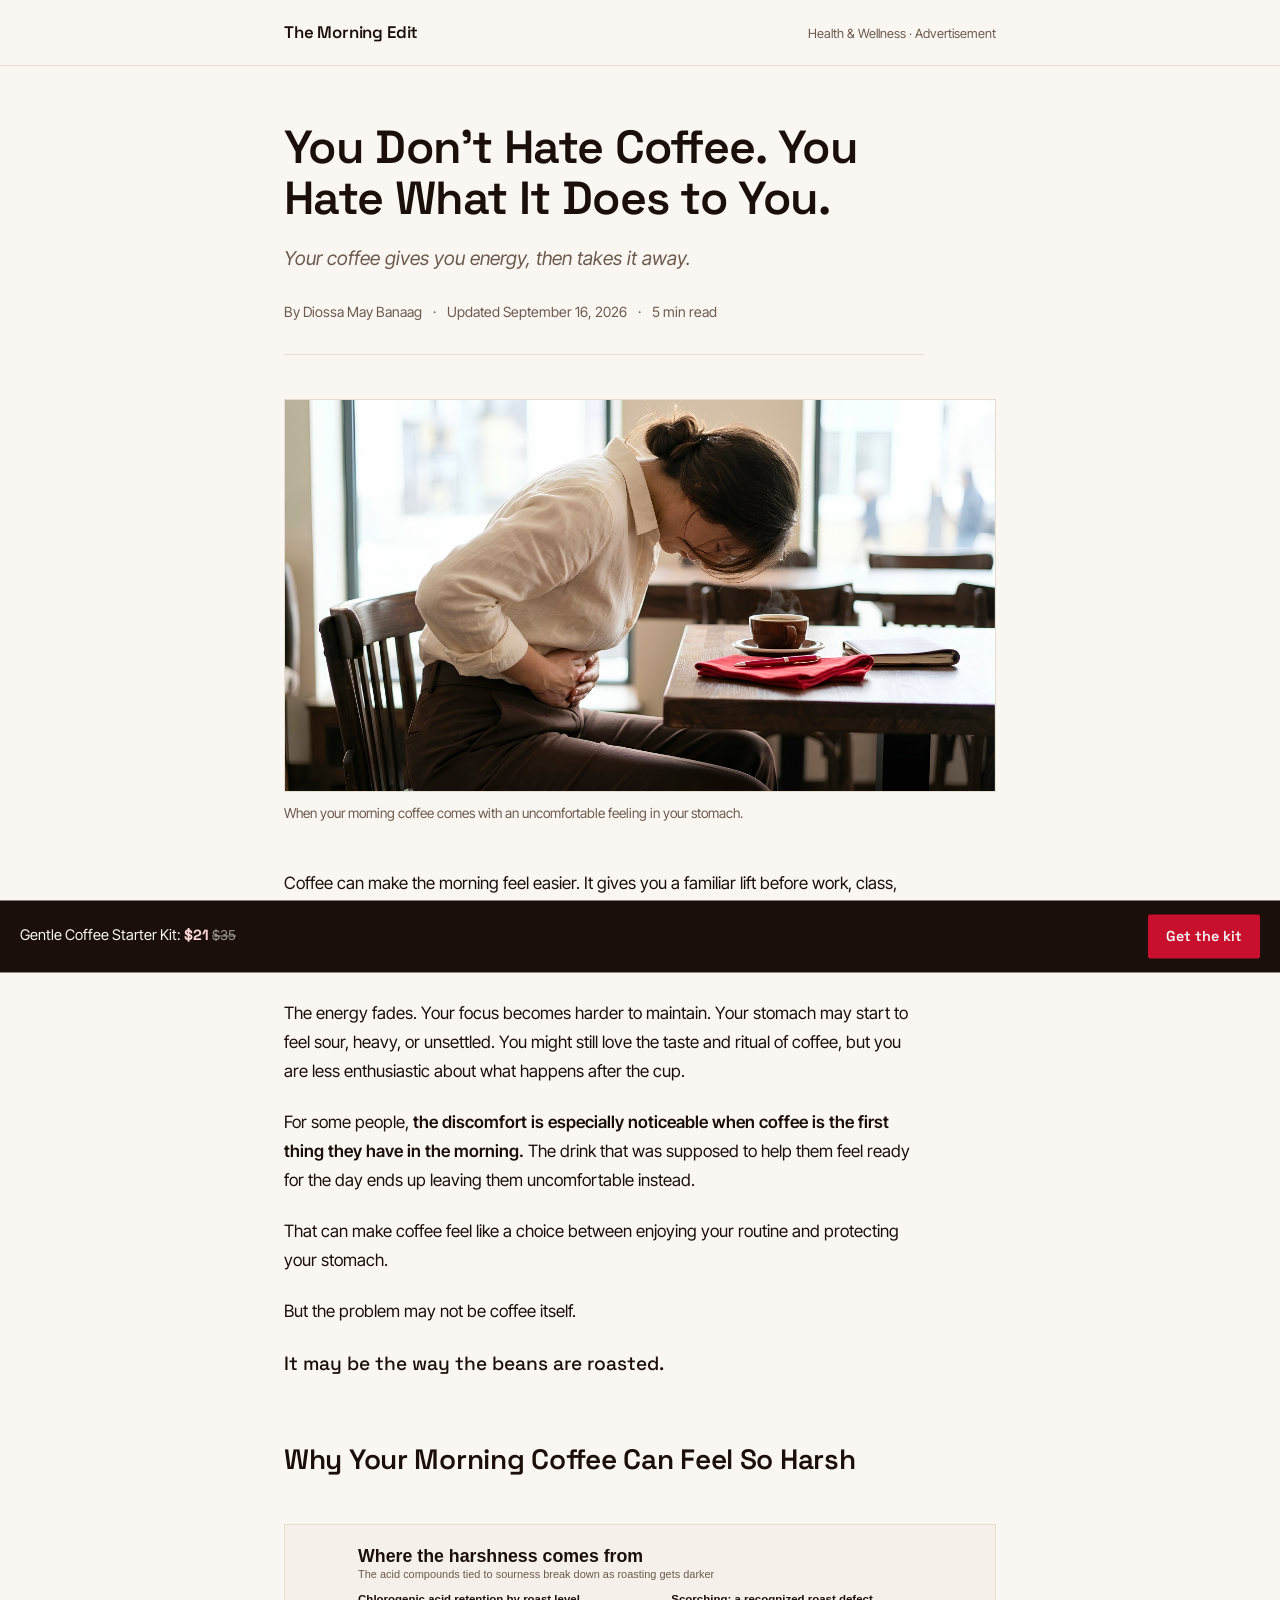
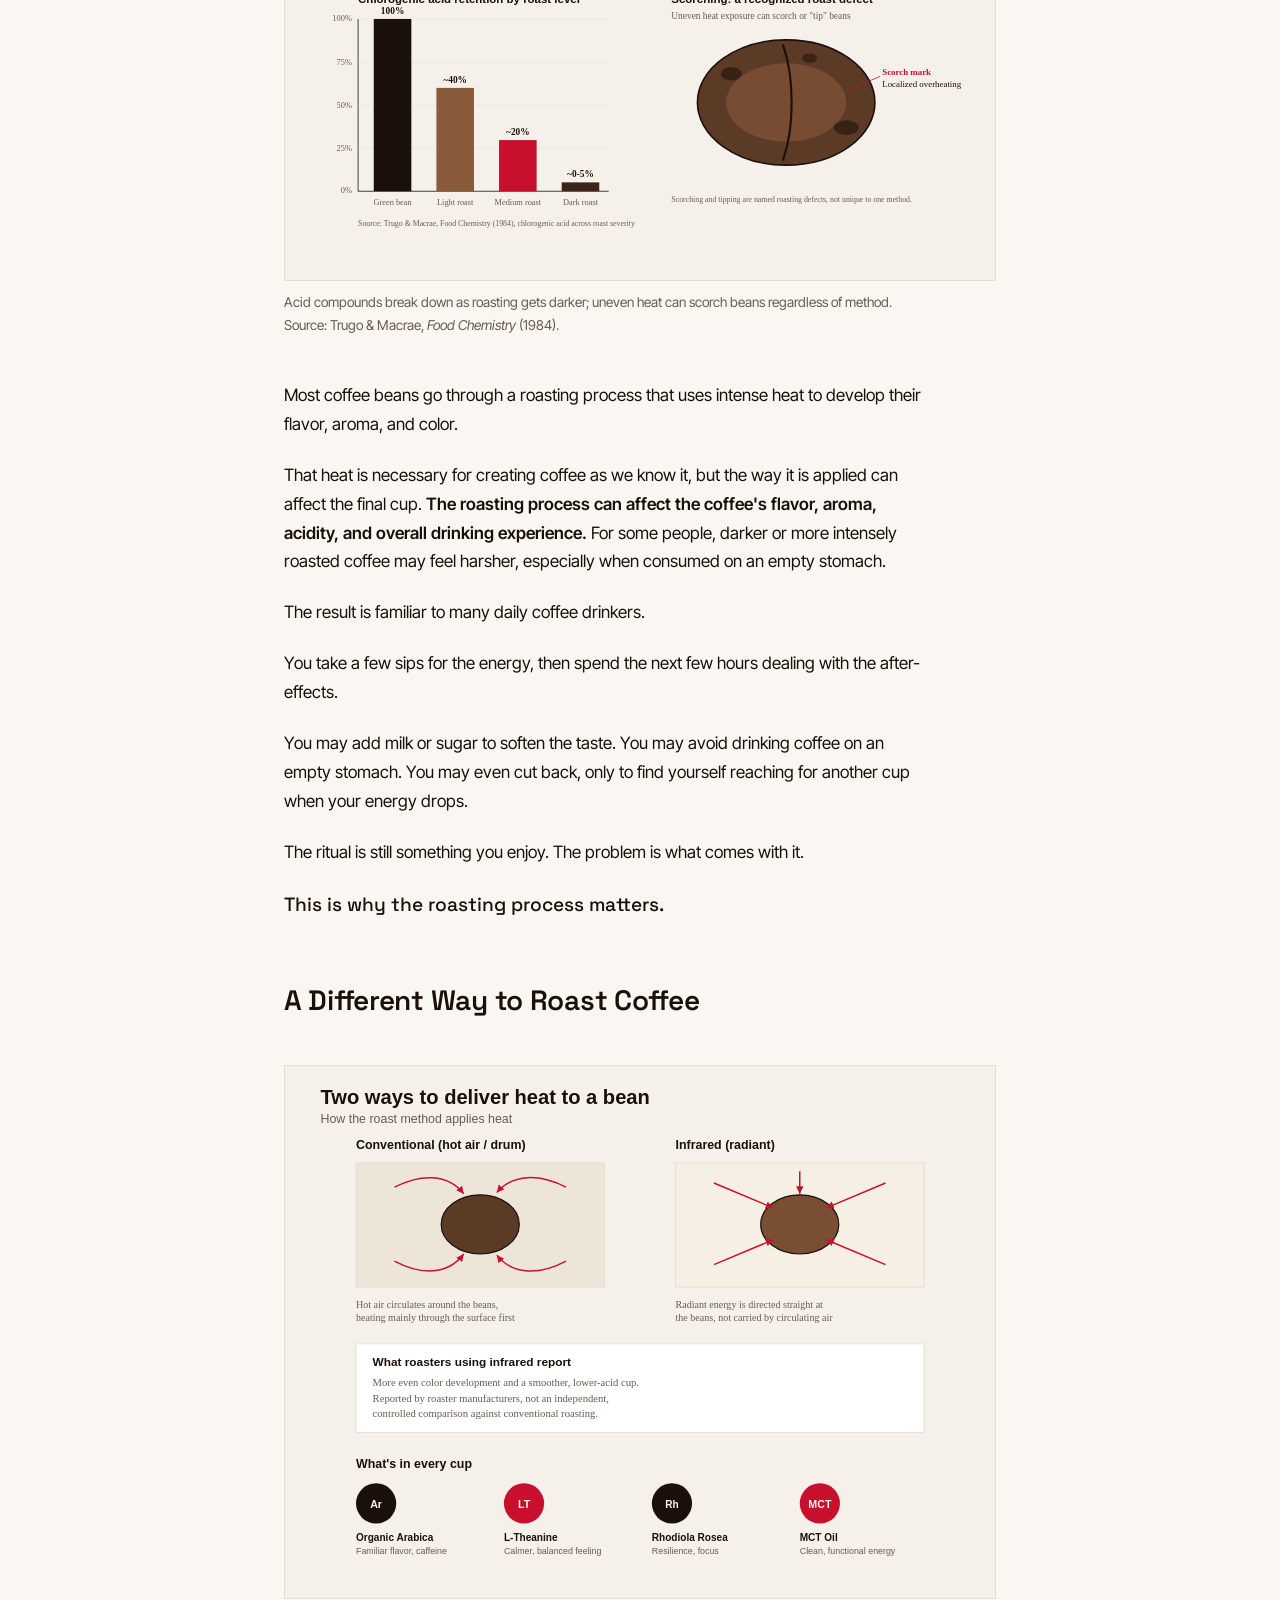
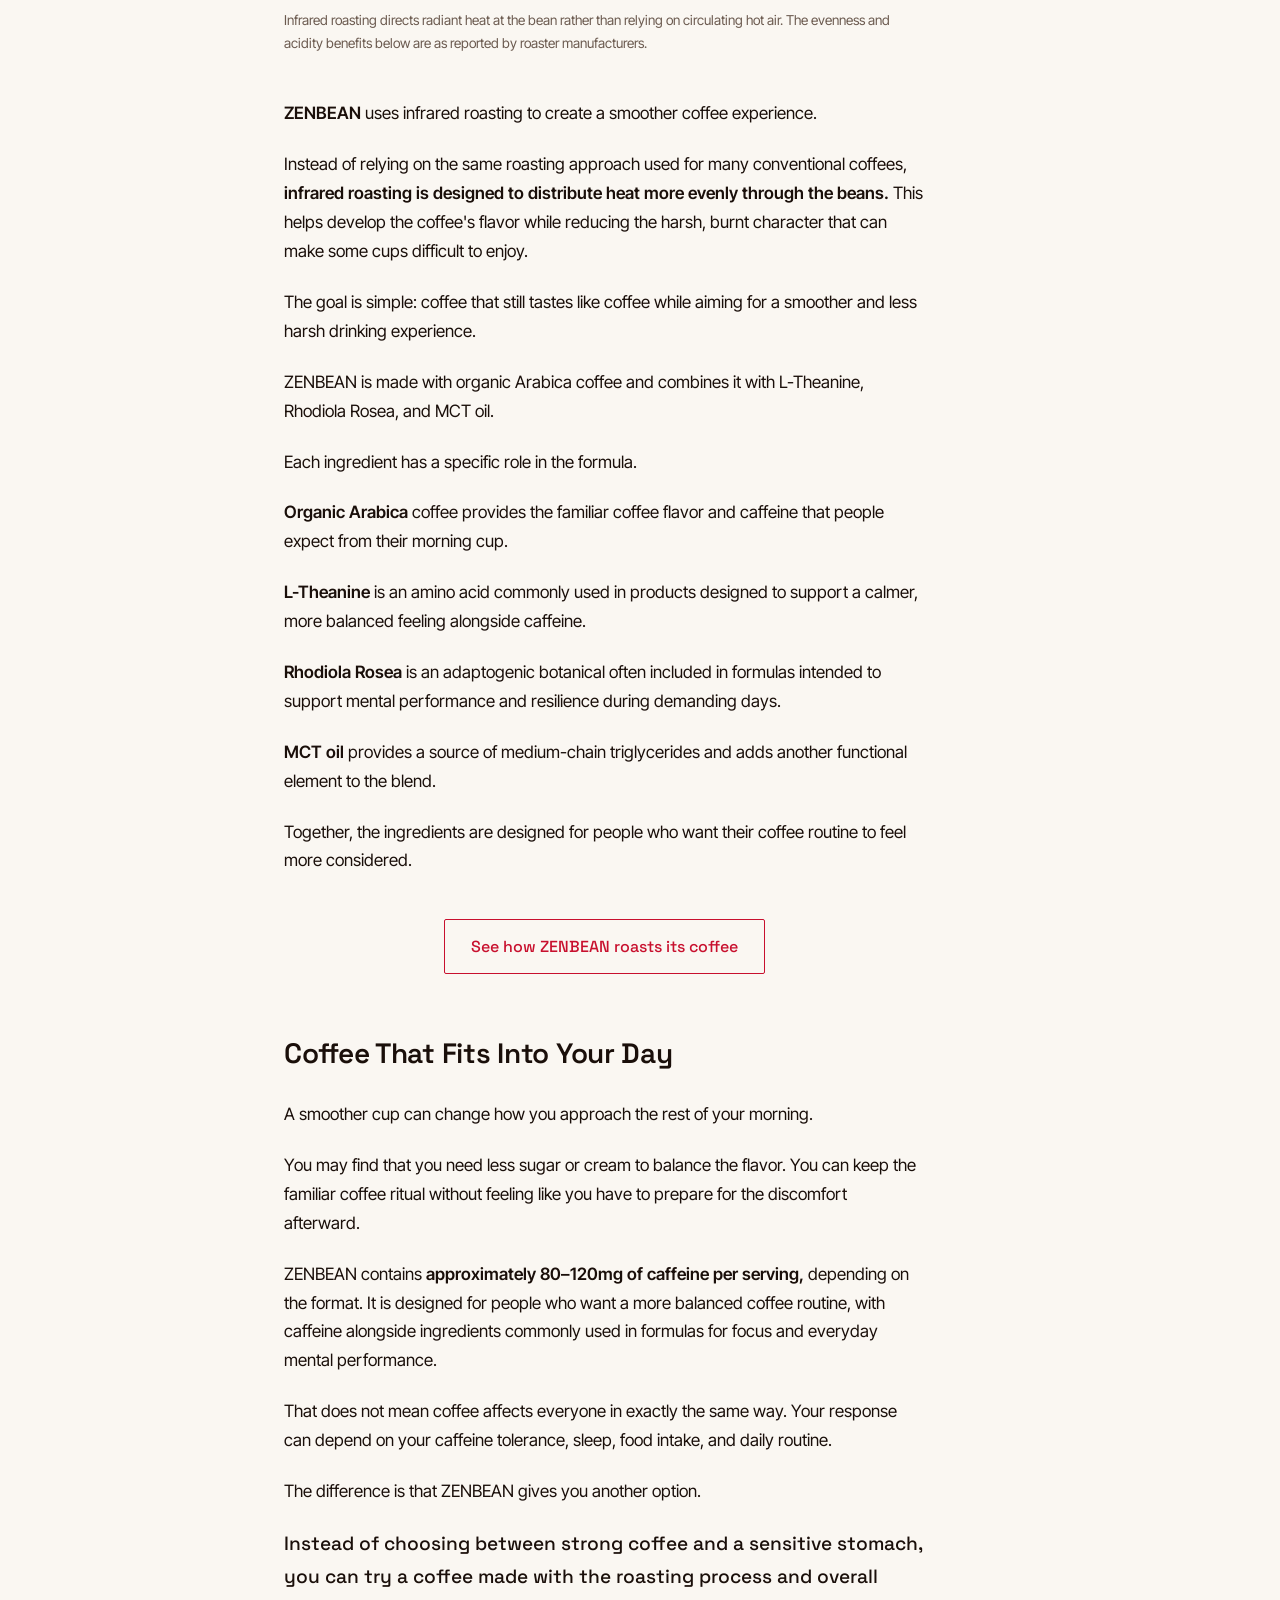
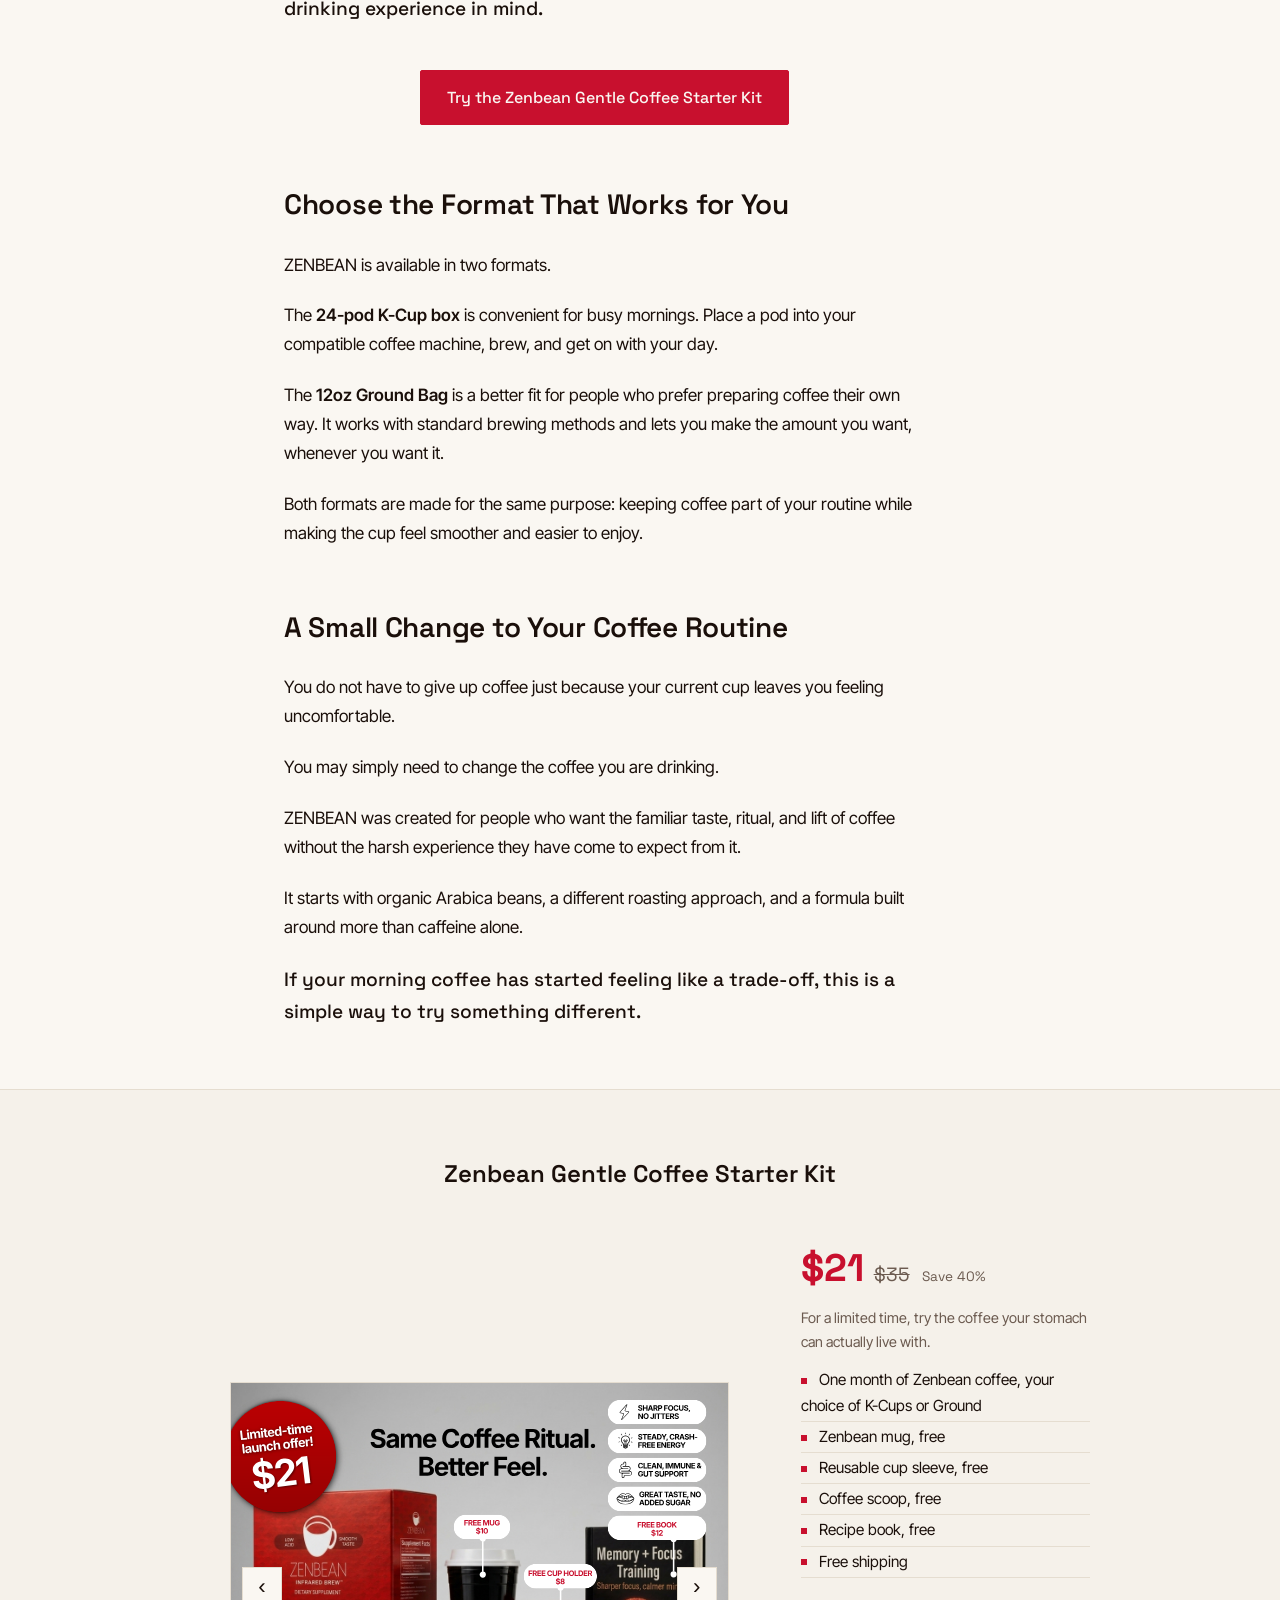
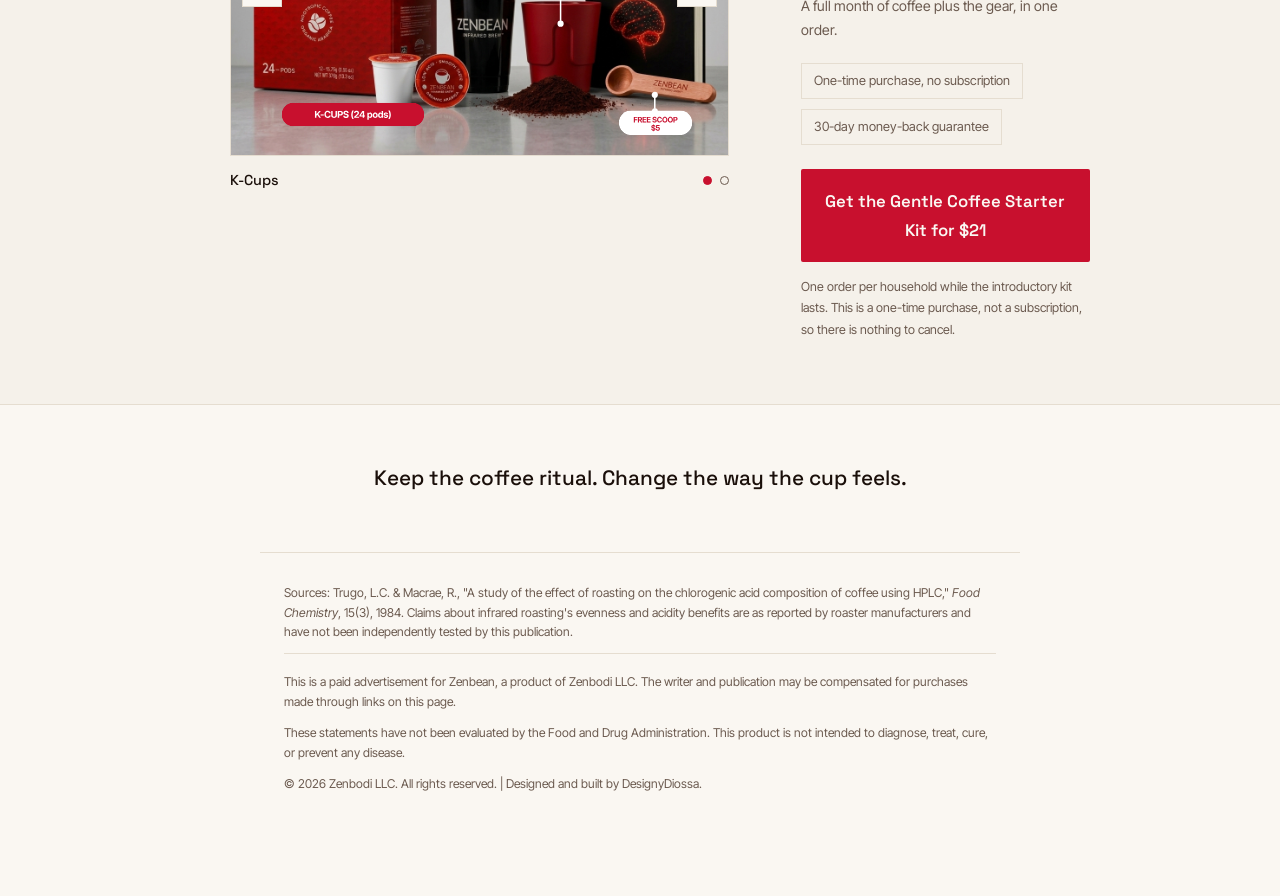
==== zenbean-advertorial/index.html @ 36554ddc "Add files via upload" ====
<!doctype html>
<html lang="en">
<head>
<meta charset="UTF-8">
<meta name="viewport" content="width=device-width, initial-scale=1.0">
<title>ZENBEAN | Coffee Your Stomach Can Live With</title>
<meta name="description" content="Your stomach doesn't hate coffee. It hates how the beans are roasted. Here's the science behind the burn, and the roast that fixes it.">

<!-- Favicons -->
<link rel="icon" type="image/png" sizes="32x32" href="assets/favicon-32.png">
<link rel="apple-touch-icon" sizes="180x180" href="assets/favicon-180.png">

<link rel="preconnect" href="https://fonts.googleapis.com">
<link rel="preconnect" href="https://fonts.gstatic.com" crossorigin>
<link href="https://fonts.googleapis.com/css2?family=Space+Grotesk:wght@500;600;700&family=Inter+Tight:ital,wght@0,400;0,500;0,600;1,400&display=swap" rel="stylesheet">
<link rel="stylesheet" href="styles.css">
</head>
<body>

<div class="progress-track" aria-hidden="true"><div class="progress-fill" id="progressFill"></div></div>

<header class="masthead">
  <div class="masthead-inner">
    <span class="pub-name">The Morning Edit</span>
    <span class="pub-tag">Health &amp; Wellness · Advertisement</span>
  </div>
</header>

<main>
  <article class="article">

    <div class="article-head">
      <h1>You Don't Hate Coffee. You Hate What It Does to You.</h1>
      <p class="deck">Your coffee gives you energy, then takes it away.</p>
      <div class="byline">
        <span>By Diossa May Banaag</span>
        <span class="byline-dot">·</span>
        <span>Updated September 16, 2026</span>
        <span class="byline-dot">·</span>
        <span>5 min read</span>
      </div>
    </div>

    <figure class="art-figure hero-figure">
      <!-- Image 1: The Morning Coffee Trade-Off. -->
      <picture>
        <source media="(max-width: 600px)" srcset="images/01-morning-trade-off-mobile.svg">
        <img src="images/01-morning-trade-off-desktop.svg" alt="A woman sitting at a café table with one hand over her stomach, suggesting discomfort after drinking coffee" class="art-img">
      </picture>
      <figcaption>When your morning coffee comes with an uncomfortable feeling in your stomach.</figcaption>
    </figure>

    <div class="prose">
      <p>Coffee can make the morning feel easier. It gives you a familiar lift before work, class, errands, or whatever the day has planned.</p>
      <p>But that first burst can come with a trade-off.</p>
      <p>The energy fades. Your focus becomes harder to maintain. Your stomach may start to feel sour, heavy, or unsettled. You might still love the taste and ritual of coffee, but you are less enthusiastic about what happens after the cup.</p>
      <p>For some people, <strong>the discomfort is especially noticeable when coffee is the first thing they have in the morning.</strong> The drink that was supposed to help them feel ready for the day ends up leaving them uncomfortable instead.</p>
      <p>That can make coffee feel like a choice between enjoying your routine and protecting your stomach.</p>
      <p>But the problem may not be coffee itself.</p>
      <p class="lede-out">It may be the way the beans are roasted.</p>
    </div>

    <h2>Why Your Morning Coffee Can Feel So Harsh</h2>

    <figure class="art-figure">
      <!-- Image 2: The Harsh Roast. -->
      <picture>
        <source media="(max-width: 600px)" srcset="images/02-harsh-roast-mobile.svg">
        <img src="images/02-harsh-roast-desktop.svg" alt="Bar chart of chlorogenic acid retention falling as roast level darkens, alongside a diagram of scorching, a recognized roast defect" class="art-img">
      </picture>
      <figcaption>Acid compounds break down as roasting gets darker; uneven heat can scorch beans regardless of method. Source: Trugo &amp; Macrae, <em>Food Chemistry</em> (1984).</figcaption>
    </figure>

    <div class="prose">
      <p>Most coffee beans go through a roasting process that uses intense heat to develop their flavor, aroma, and color.</p>
      <p>That heat is necessary for creating coffee as we know it, but the way it is applied can affect the final cup. <strong>The roasting process can affect the coffee's flavor, aroma, acidity, and overall drinking experience.</strong> For some people, darker or more intensely roasted coffee may feel harsher, especially when consumed on an empty stomach.</p>
      <p>The result is familiar to many daily coffee drinkers.</p>
      <p>You take a few sips for the energy, then spend the next few hours dealing with the after-effects.</p>
      <p>You may add milk or sugar to soften the taste. You may avoid drinking coffee on an empty stomach. You may even cut back, only to find yourself reaching for another cup when your energy drops.</p>
      <p>The ritual is still something you enjoy. The problem is what comes with it.</p>
      <p class="lede-out">This is why the roasting process matters.</p>
    </div>

    <h2>A Different Way to Roast Coffee</h2>

    <figure class="art-figure">
      <!-- Image 3: A Different Way to Roast Coffee. -->
      <picture>
        <source media="(max-width: 600px)" srcset="images/03-roast-comparison-mobile.svg">
        <img src="images/03-roast-comparison-desktop.svg" alt="Diagram of hot-air versus infrared radiant heating, plus the four ZENBEAN ingredients" class="art-img">
      </picture>
      <figcaption>Infrared roasting directs radiant heat at the bean rather than relying on circulating hot air. The evenness and acidity benefits below are as reported by roaster manufacturers.</figcaption>
    </figure>

    <div class="prose">
      <p><strong>ZENBEAN</strong> uses infrared roasting to create a smoother coffee experience.</p>
      <p>Instead of relying on the same roasting approach used for many conventional coffees, <strong>infrared roasting is designed to distribute heat more evenly through the beans.</strong> This helps develop the coffee's flavor while reducing the harsh, burnt character that can make some cups difficult to enjoy.</p>
      <p>The goal is simple: coffee that still tastes like coffee while aiming for a smoother and less harsh drinking experience.</p>
      <p>ZENBEAN is made with organic Arabica coffee and combines it with L-Theanine, Rhodiola Rosea, and MCT oil.</p>
      <p>Each ingredient has a specific role in the formula.</p>
      <p><strong>Organic Arabica</strong> coffee provides the familiar coffee flavor and caffeine that people expect from their morning cup.</p>
      <p><strong>L-Theanine</strong> is an amino acid commonly used in products designed to support a calmer, more balanced feeling alongside caffeine.</p>
      <p><strong>Rhodiola Rosea</strong> is an adaptogenic botanical often included in formulas intended to support mental performance and resilience during demanding days.</p>
      <p><strong>MCT oil</strong> provides a source of medium-chain triglycerides and adds another functional element to the blend.</p>
      <p>Together, the ingredients are designed for people who want their coffee routine to feel more considered.</p>
    </div>

    <div class="soft-cta">
      <a href="#roast" class="cta-link">See how ZENBEAN roasts its coffee</a>
    </div>

    <h2>Coffee That Fits Into Your Day</h2>

    <div class="prose">
      <p>A smoother cup can change how you approach the rest of your morning.</p>
      <p>You may find that you need less sugar or cream to balance the flavor. You can keep the familiar coffee ritual without feeling like you have to prepare for the discomfort afterward.</p>
      <p>ZENBEAN contains <strong>approximately 80–120mg of caffeine per serving,</strong> depending on the format. It is designed for people who want a more balanced coffee routine, with caffeine alongside ingredients commonly used in formulas for focus and everyday mental performance.</p>
      <p>That does not mean coffee affects everyone in exactly the same way. Your response can depend on your caffeine tolerance, sleep, food intake, and daily routine.</p>
      <p>The difference is that ZENBEAN gives you another option.</p>
      <p class="lede-out">Instead of choosing between strong coffee and a sensitive stomach, you can try a coffee made with the roasting process and overall drinking experience in mind.</p>
    </div>

    <div class="soft-cta">
      <a href="#offer" class="cta-link cta-link-solid">Try the Zenbean Gentle Coffee Starter Kit</a>
    </div>

   <h2 id="roast">Choose the Format That Works for You</h2>

    <div class="prose">
      <p>ZENBEAN is available in two formats.</p>
      <p>The <strong>24-pod K-Cup box</strong> is convenient for busy mornings. Place a pod into your compatible coffee machine, brew, and get on with your day.</p>
      <p>The <strong>12oz Ground Bag</strong> is a better fit for people who prefer preparing coffee their own way. It works with standard brewing methods and lets you make the amount you want, whenever you want it.</p>
      <p>Both formats are made for the same purpose: keeping coffee part of your routine while making the cup feel smoother and easier to enjoy.</p>
    </div>

    <h2>A Small Change to Your Coffee Routine</h2>

    <div class="prose">
      <p>You do not have to give up coffee just because your current cup leaves you feeling uncomfortable.</p>
      <p>You may simply need to change the coffee you are drinking.</p>
      <p>ZENBEAN was created for people who want the familiar taste, ritual, and lift of coffee without the harsh experience they have come to expect from it.</p>
      <p>It starts with organic Arabica beans, a different roasting approach, and a formula built around more than caffeine alone.</p>
      <p class="lede-out">If your morning coffee has started feeling like a trade-off, this is a simple way to try something different.</p>
    </div>

  </article>

  <section class="offer" id="offer">
    <div class="offer-inner">
      <p class="offer-eyebrow">Zenbean Gentle Coffee Starter Kit</p>

      <figure class="offer-figure">
        <!-- Image 4: The Zenbean Gentle Coffee Starter Kit, two versions. -->
        <div class="kit-carousel" id="kitCarousel">
          <div class="kit-carousel-track">
            <img src="images/starter-kit-kcups.svg" alt="Zenbean Gentle Coffee Starter Kit, K-Cups version" class="kit-slide is-active" data-slide="0">
            <img src="images/starter-kit-ground.svg" alt="Zenbean Gentle Coffee Starter Kit, Ground bag version" class="kit-slide" data-slide="1">
          </div>

          <button type="button" class="kit-arrow kit-arrow-prev" aria-label="Previous format">&#8249;</button>
          <button type="button" class="kit-arrow kit-arrow-next" aria-label="Next format">&#8250;</button>

          <div class="kit-carousel-footer">
            <span class="kit-slide-label" id="kitSlideLabel">K-Cups</span>
            <div class="kit-dots" role="tablist" aria-label="Choose kit format shown">
              <button type="button" class="kit-dot is-active" data-slide="0" role="tab" aria-selected="true" aria-label="Show K-Cups version"></button>
              <button type="button" class="kit-dot" data-slide="1" role="tab" aria-selected="false" aria-label="Show Ground bag version"></button>
            </div>
          </div>
        </div>
      </figure>

      <div class="offer-body">
        <p class="offer-price"><span class="price-now">$21</span> <span class="price-was">$35</span> <span class="price-save">Save 40%</span></p>
        <p class="offer-lede">For a limited time, try the coffee your stomach can actually live with.</p>

        <ul class="offer-list">
          <li>One month of Zenbean coffee, your choice of K-Cups or Ground</li>
          <li>Zenbean mug, free</li>
          <li>Reusable cup sleeve, free</li>
          <li>Coffee scoop, free</li>
          <li>Recipe book, free</li>
          <li>Free shipping</li>
        </ul>

        <p class="offer-value">A full month of coffee plus the gear, in one order.</p>

        <div class="offer-badges">
          <span>One-time purchase, no subscription</span>
          <span>30-day money-back guarantee</span>
        </div>

        <a href="#" class="buy-button">Get the Gentle Coffee Starter Kit for $21</a>
        <p class="offer-fine">One order per household while the introductory kit lasts. This is a one-time purchase, not a subscription, so there is nothing to cancel.</p>
      </div>
    </div>
  </section>

  <p class="closing-line">Keep the coffee ritual. Change the way the cup feels.</p>

  <footer class="site-footer">
    <p class="sources-note">Sources: Trugo, L.C. &amp; Macrae, R., "A study of the effect of roasting on the chlorogenic acid composition of coffee using HPLC," <em>Food Chemistry</em>, 15(3), 1984. Claims about infrared roasting's evenness and acidity benefits are as reported by roaster manufacturers and have not been independently tested by this publication.</p>
    <p>This is a paid advertisement for Zenbean, a product of Zenbodi LLC. The writer and publication may be compensated for purchases made through links on this page.</p>
    <p>These statements have not been evaluated by the Food and Drug Administration. This product is not intended to diagnose, treat, cure, or prevent any disease.</p>
    <p class="footer-copy">© 2026 Zenbodi LLC. All rights reserved. | Designed and built by DesignyDiossa.</p>
  </footer>
</main>

<div class="sticky-bar" id="stickyBar">
  <span class="sticky-text">Gentle Coffee Starter Kit: <strong>$21</strong> <span class="sticky-was">$35</span></span>
  <a href="#offer" class="sticky-button">Get the kit</a>
</div>

<script src="script.js"></script>
</body>
</html>
---- zenbean-advertorial/styles.css ----
:root {
  --cream: #FAF7F2;
  --cream-section: #F5F1EA;
  --espresso: #1A0F0A;
  --espresso-soft: #6B5A4F;
  --red: #C8102E;
  --border: #E5DDD0;
  --max-read: 640px;
}

* { box-sizing: border-box; }

@media (prefers-reduced-motion: reduce) {
  *, *::before, *::after {
    animation-duration: 0.001ms !important;
    animation-iteration-count: 1 !important;
    transition-duration: 0.001ms !important;
  }
}

html {
  scroll-behavior: smooth;
}

body {
  margin: 0;
  background: var(--cream);
  color: var(--espresso);
  font-family: "Inter Tight", -apple-system, BlinkMacSystemFont, sans-serif;
  font-size: 17px;
  line-height: 1.7;
  -webkit-font-smoothing: antialiased;
}

h1, h2 {
  font-family: "Space Grotesk", "Inter Tight", sans-serif;
  color: var(--espresso);
  margin: 0;
}

a { color: inherit; }

img { max-width: 100%; display: block; }

:focus-visible {
  outline: 2px solid var(--red);
  outline-offset: 3px;
}

/* Reading progress */
.progress-track {
  position: fixed;
  top: 0; left: 0; right: 0;
  height: 3px;
  background: transparent;
  z-index: 60;
}
.progress-fill {
  height: 100%;
  width: 0%;
  background: var(--red);
  transition: width 0.08s linear;
}

/* Masthead */
.masthead {
  border-bottom: 1px solid var(--border);
  background: var(--cream);
}
.masthead-inner {
  max-width: 760px;
  margin: 0 auto;
  padding: 18px 24px;
  display: flex;
  align-items: baseline;
  justify-content: space-between;
  gap: 16px;
}
.pub-name {
  font-family: "Space Grotesk", sans-serif;
  font-weight: 600;
  font-size: 1.05rem;
  letter-spacing: -0.01em;
}
.pub-tag {
  font-size: 0.8rem;
  color: var(--espresso-soft);
}

/* Article */
.article {
  max-width: 760px;
  margin: 0 auto;
  padding: 0 24px;
}

.article-head {
  padding: 56px 0 8px;
  max-width: var(--max-read);
}

.article-head h1 {
  font-size: clamp(2rem, 4.6vw, 2.9rem);
  font-weight: 600;
  line-height: 1.1;
  letter-spacing: -0.015em;
}

.deck {
  margin: 18px 0 0;
  font-size: 1.2rem;
  color: var(--espresso-soft);
  font-style: italic;
 
}

.byline {
  margin: 26px 0 0;
  font-size: 0.88rem;
  color: var(--espresso-soft);
  padding-bottom: 30px;
  border-bottom: 1px solid var(--border);
}
.byline-dot { margin: 0 8px; }

/* Figures */
.art-figure {
  margin: 40px 0 44px;
}
.hero-figure { margin-top: 36px; }

.art-img {
  width: 100%;
  height: auto;
  display: block;
  border: 1px solid var(--border);
}

.art-figure picture {
  display: block;
}

figcaption {
  margin-top: 10px;
  font-size: 0.85rem;
  color: var(--espresso-soft);
  max-width: var(--max-read);
}

/* Prose */
.prose {
  max-width: var(--max-read);
}
.prose p {
  margin: 0 0 22px;
}
.prose strong { font-weight: 600; }

.lede-out {
  font-family: "Space Grotesk", sans-serif;
  font-size: 1.2rem;
  font-weight: 500;
  color: var(--espresso);
}

h2 {
  max-width: var(--max-read);
  font-size: clamp(1.4rem, 3vw, 1.75rem);
  font-weight: 600;
  letter-spacing: -0.01em;
  margin: 56px 0 22px;
}

/* Soft CTA */
.soft-cta {
  max-width: var(--max-read);
  margin: 44px 0 48px;
  text-align: center;
}
.cta-link {
  display: inline-block;
  font-family: "Space Grotesk", sans-serif;
  font-weight: 500;
  font-size: 1rem;
  color: var(--red);
  text-decoration: none;
  border: 1px solid var(--red);
  padding: 13px 26px;
  border-radius: 2px;
  transition: background 0.15s ease, color 0.15s ease;
}
.cta-link:hover {
  background: var(--red);
  color: var(--cream);
}
.cta-link-solid {
  background: var(--red);
  color: var(--cream);
}
.cta-link-solid:hover {
  background: var(--espresso);
  border-color: var(--espresso);
}

/* Format row */
.format-row {
  max-width: var(--max-read);
  display: grid;
  grid-template-columns: 1fr 1fr;
  gap: 20px;
  margin: 8px 0 12px;
}
.format-card {
  border: 1px solid var(--border);
  background: var(--cream-section);
  padding: 20px;
  text-align: center;
}
.format-card img {
  margin: 0 auto 14px;
  max-height: 160px;
  width: auto;
}
.format-name {
  margin: 0;
  font-family: "Space Grotesk", sans-serif;
  font-weight: 600;
}
.format-desc {
  margin: 4px 0 0;
  font-size: 0.9rem;
  color: var(--espresso-soft);
}

/* Offer block */
.offer {
  background: var(--cream-section);
  border-top: 1px solid var(--border);
  border-bottom: 1px solid var(--border);
  margin-top: 60px;
  padding: 64px 24px;
}
.offer-inner {
  max-width: 900px;
  margin: 0 auto;
  display: grid;
  grid-template-columns: 2fr 1fr;
  gap: 32px;
  align-items: center;
}
.offer-eyebrow {
  grid-column: 1 / -1;
  margin: 0 0 8px;
  font-family: "Space Grotesk", sans-serif;
  font-size: 1.5rem;
  font-weight: 600;
  text-align: center;
}

.kit-carousel {
  position: relative;
}
.kit-carousel-track {
  position: relative;
  width: 100%;
  aspect-ratio: 4/3;
  overflow: hidden;
  border: 1px solid var(--border);
  background: var(--cream);
}
.kit-slide {
  position: absolute;
  inset: 0;
  width: 100%;
  height: 100%;
  object-fit: cover;
  opacity: 0;
  transition: opacity 0.3s ease;
}
.kit-slide.is-active {
  opacity: 1;
}

.kit-arrow {
  position: absolute;
  top: 50%;
  transform: translateY(-50%);
  width: 40px;
  height: 40px;
  border: 1px solid var(--border);
  background: var(--cream);
  color: var(--espresso);
  font-size: 1.4rem;
  line-height: 1;
  cursor: pointer;
  display: flex;
  align-items: center;
  justify-content: center;
  transition: background 0.15s ease, color 0.15s ease;
}
.kit-arrow:hover {
  background: var(--red);
  color: var(--cream);
  border-color: var(--red);
}
.kit-arrow-prev { left: 12px; }
.kit-arrow-next { right: 12px; }

.kit-carousel-footer {
  display: flex;
  align-items: center;
  justify-content: space-between;
  margin-top: 12px;
}
.kit-slide-label {
  font-family: "Space Grotesk", sans-serif;
  font-size: 0.9rem;
  font-weight: 500;
  color: var(--espresso);
}
.kit-dots {
  display: flex;
  gap: 8px;
}
.kit-dot {
  width: 9px;
  height: 9px;
  border-radius: 50%;
  border: 1px solid var(--espresso-soft);
  background: transparent;
  padding: 0;
  cursor: pointer;
}
.kit-dot.is-active {
  background: var(--red);
  border-color: var(--red);
}

.offer-price {
  margin: 0 0 6px;
  font-family: "Space Grotesk", sans-serif;
}
.price-now {
  font-size: 2.4rem;
  font-weight: 700;
  color: var(--red);
}
.price-was {
  font-size: 1.2rem;
  color: var(--espresso-soft);
  text-decoration: line-through;
  margin-left: 6px;
}
.price-save {
  font-size: 0.85rem;
  color: var(--espresso-soft);
  margin-left: 8px;
}

.offer-lede {
  margin: 0 0 10px;
  font-size: 0.9rem;
  color: var(--espresso-soft);
}

.offer-list {
  margin: 0 0 16px;
  padding: 0;
  list-style: none;
}
.offer-list li {
  padding: 2px 0;
  border-bottom: 1px solid var(--border);
  font-size: 0.96rem;
}
.offer-list li::before {
  content: "";
  display: inline-block;
  width: 6px;
  height: 6px;
  background: var(--red);
  margin-right: 12px;
  vertical-align: middle;
}

.offer-value {
  margin: 0 0 22px;
  font-size: 0.88rem;
  color: var(--espresso-soft);
}

.offer-badges {
  display: flex;
  flex-wrap: wrap;
  gap: 10px;
  margin-bottom: 24px;
}
.offer-badges span {
  font-size: 0.8rem;
  border: 1px solid var(--border);
  padding: 6px 12px;
  color: var(--espresso-soft);
}

.buy-button {
  display: block;
  text-align: center;
  background: var(--red);
  color: var(--cream);
  font-family: "Space Grotesk", sans-serif;
  font-weight: 600;
  font-size: 1.05rem;
  text-decoration: none;
  padding: 18px 20px;
  border-radius: 2px;
  transition: background 0.15s ease;
}
.buy-button:hover { background: var(--espresso); }

.offer-fine {
  margin: 14px 0 0;
  font-size: 0.78rem;
  color: var(--espresso-soft);
}

.closing-line {
  max-width: var(--max-read);
  margin: 56px auto;
  padding: 0 24px;
  text-align: center;
  font-family: "Space Grotesk", sans-serif;
  font-size: 1.3rem;
  font-weight: 500;
}

/* Footer */
.site-footer {
  max-width: 760px;
  margin: 0 auto;
  padding: 30px 24px 90px;
  border-top: 1px solid var(--border);
}
.site-footer p {
  font-size: 0.76rem;
  color: var(--espresso-soft);
  line-height: 1.6;
  margin: 0 0 12px;
}
.footer-copy { margin-bottom: 0; }

.sources-note {
  padding-bottom: 12px;
  border-bottom: 1px solid var(--border);
  margin-bottom: 18px !important;
}

/* Sticky bar */
.sticky-bar {
  position: fixed;
  left: 0; right: 0; bottom: 0;
  background: var(--espresso);
  color: var(--cream);
  display: flex;
  align-items: center;
  justify-content: space-between;
  gap: 16px;
  padding: 14px 20px;
  transform: translateY(100%);
  transition: transform 0.25s ease;
  z-index: 50;
}
.sticky-bar.visible { transform: translateY(0); }
.sticky-text { font-size: 0.92rem; }
.sticky-text strong { color: #FFD9D9; font-family: "Space Grotesk", sans-serif; }
.sticky-was { text-decoration: line-through; opacity: 0.6; font-size: 0.85rem; }
.sticky-button {
  background: var(--red);
  color: var(--cream);
  text-decoration: none;
  font-family: "Space Grotesk", sans-serif;
  font-weight: 600;
  font-size: 0.9rem;
  padding: 10px 18px;
  border-radius: 2px;
  white-space: nowrap;
  transition: background 0.15s ease;
}
.sticky-button:hover { background: var(--red); opacity: 0.85; }

/* Responsive */
@media (max-width: 720px) {
  .offer-inner {
    grid-template-columns: 1fr;
    gap: 32px;
  }
@media (min-width: 721px) {
  .kit-carousel-track {
    aspect-ratio: 3/4;
  }
}
  .format-row {
    grid-template-columns: 1fr;
  }
  body { font-size: 16.5px; }
}

@media (max-width: 480px) {
  .article-head { padding-top: 40px; }
  .offer { padding: 48px 18px; }
  .sticky-text { font-size: 0.82rem; }
}
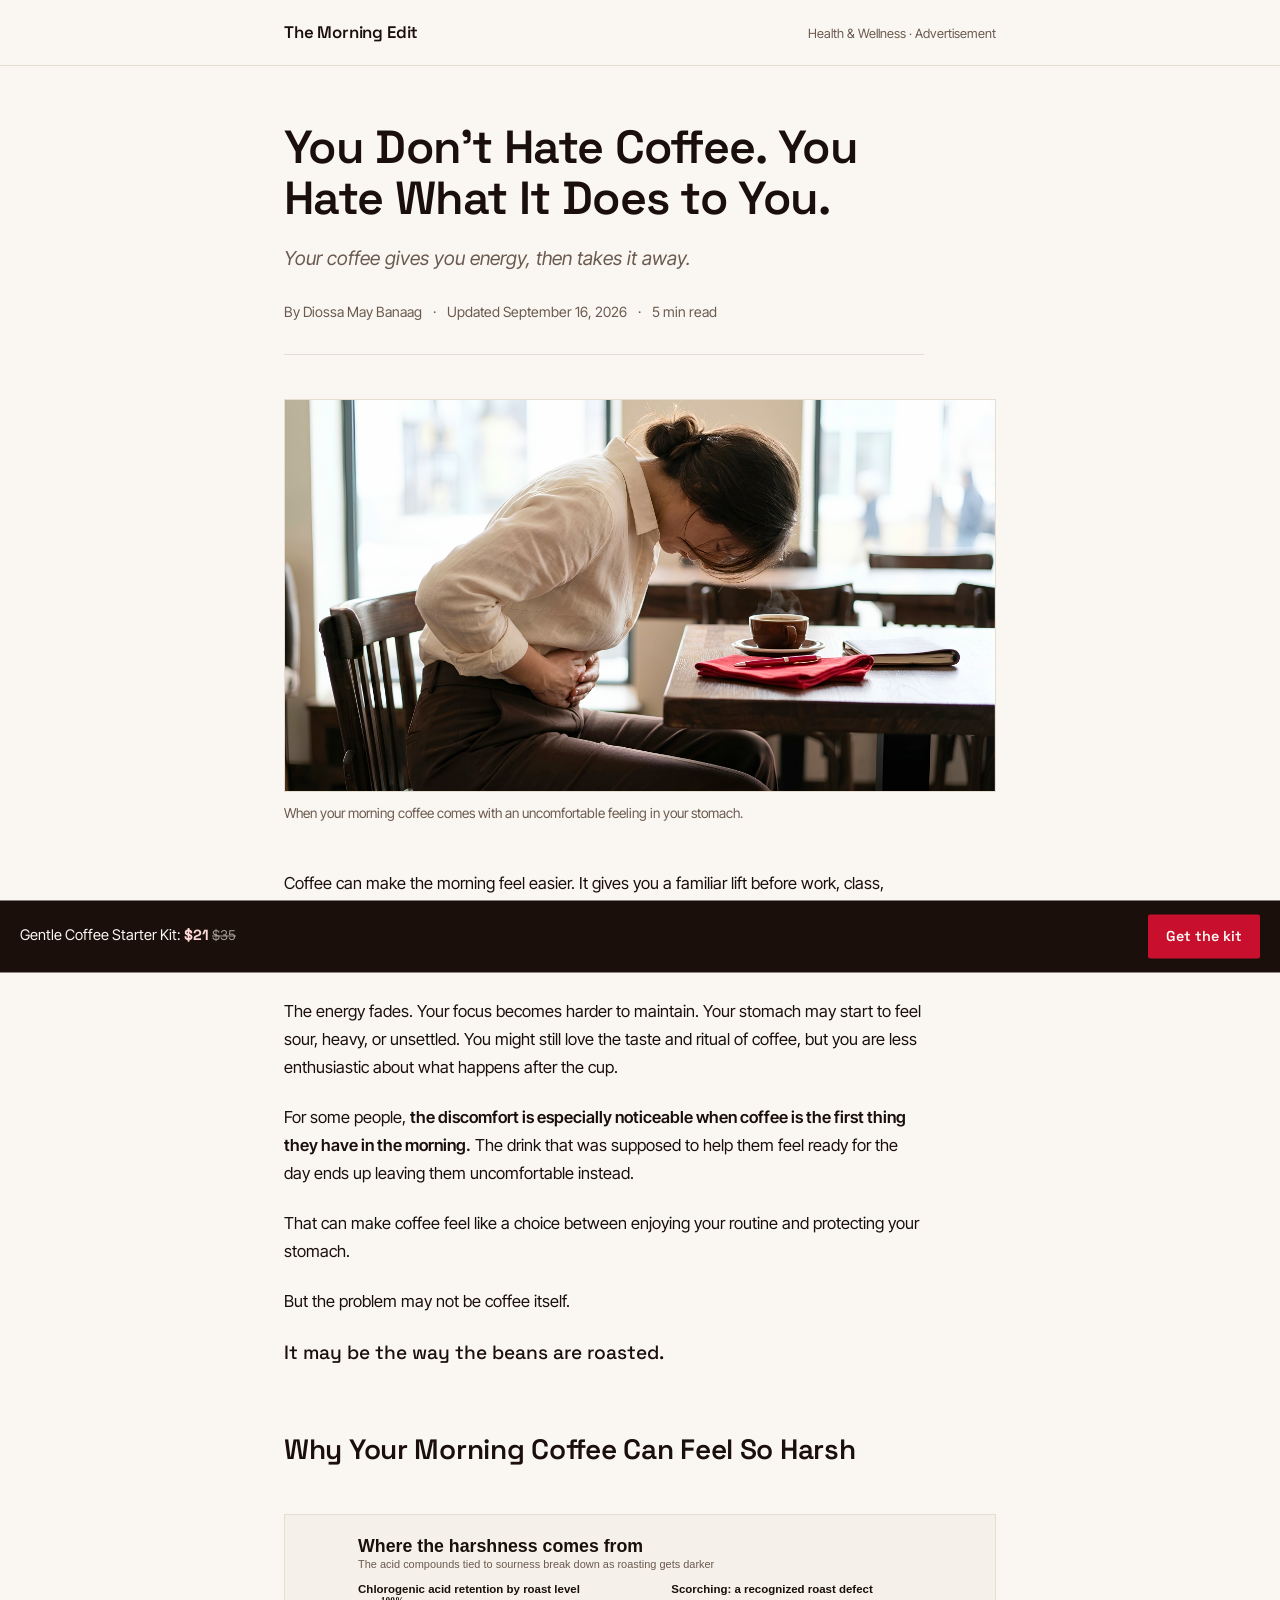
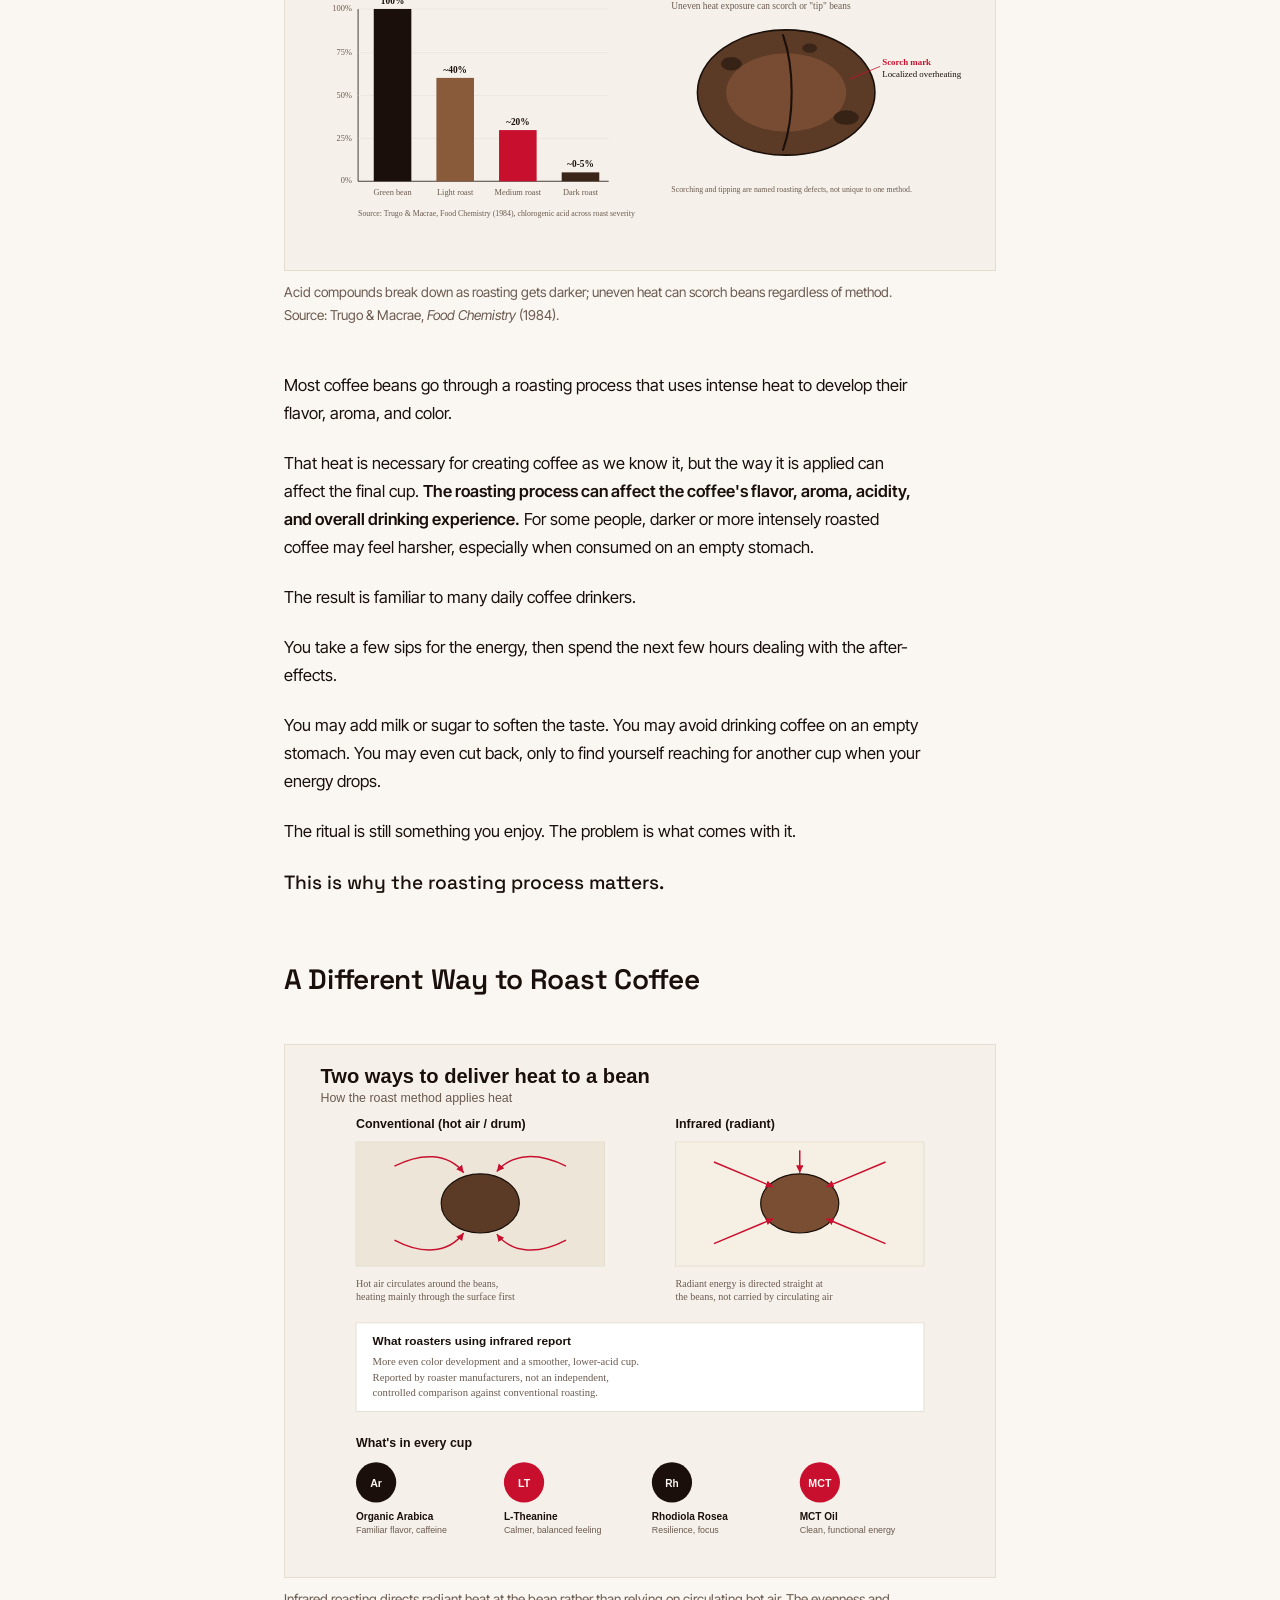
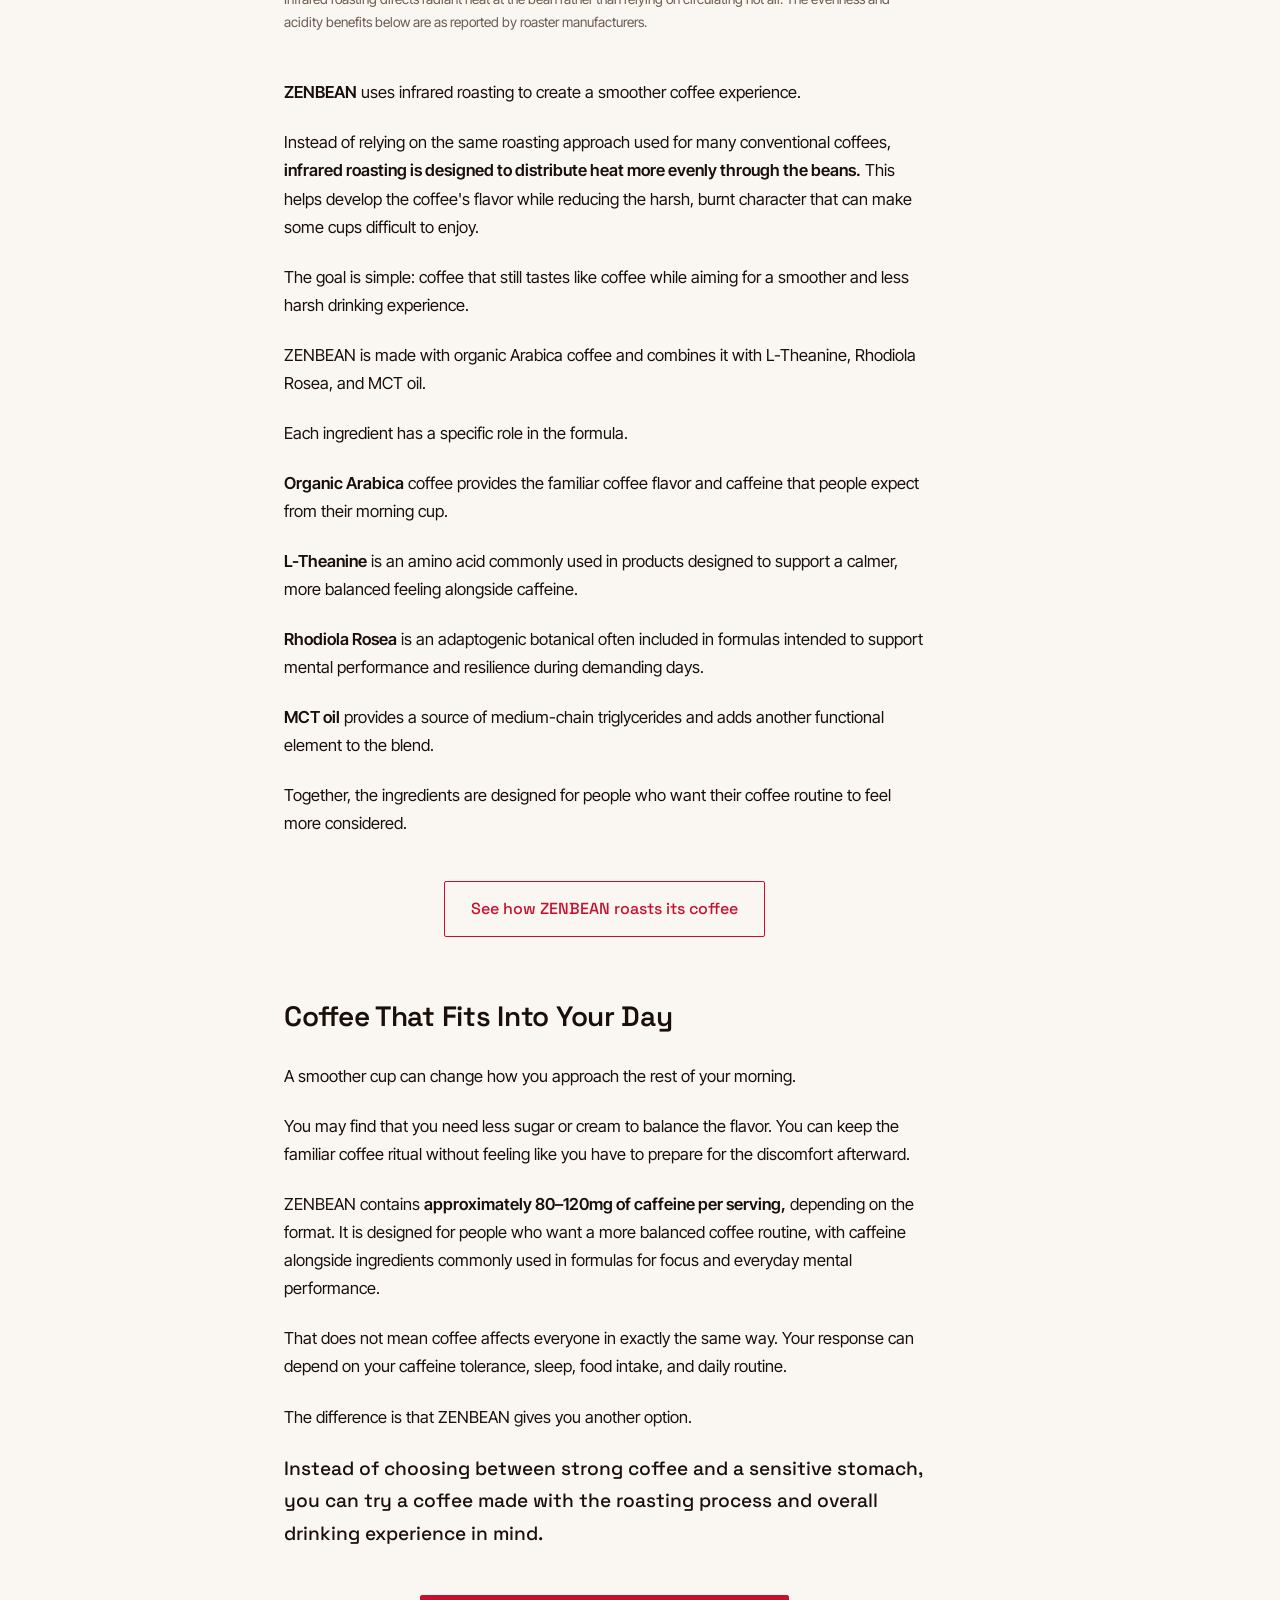
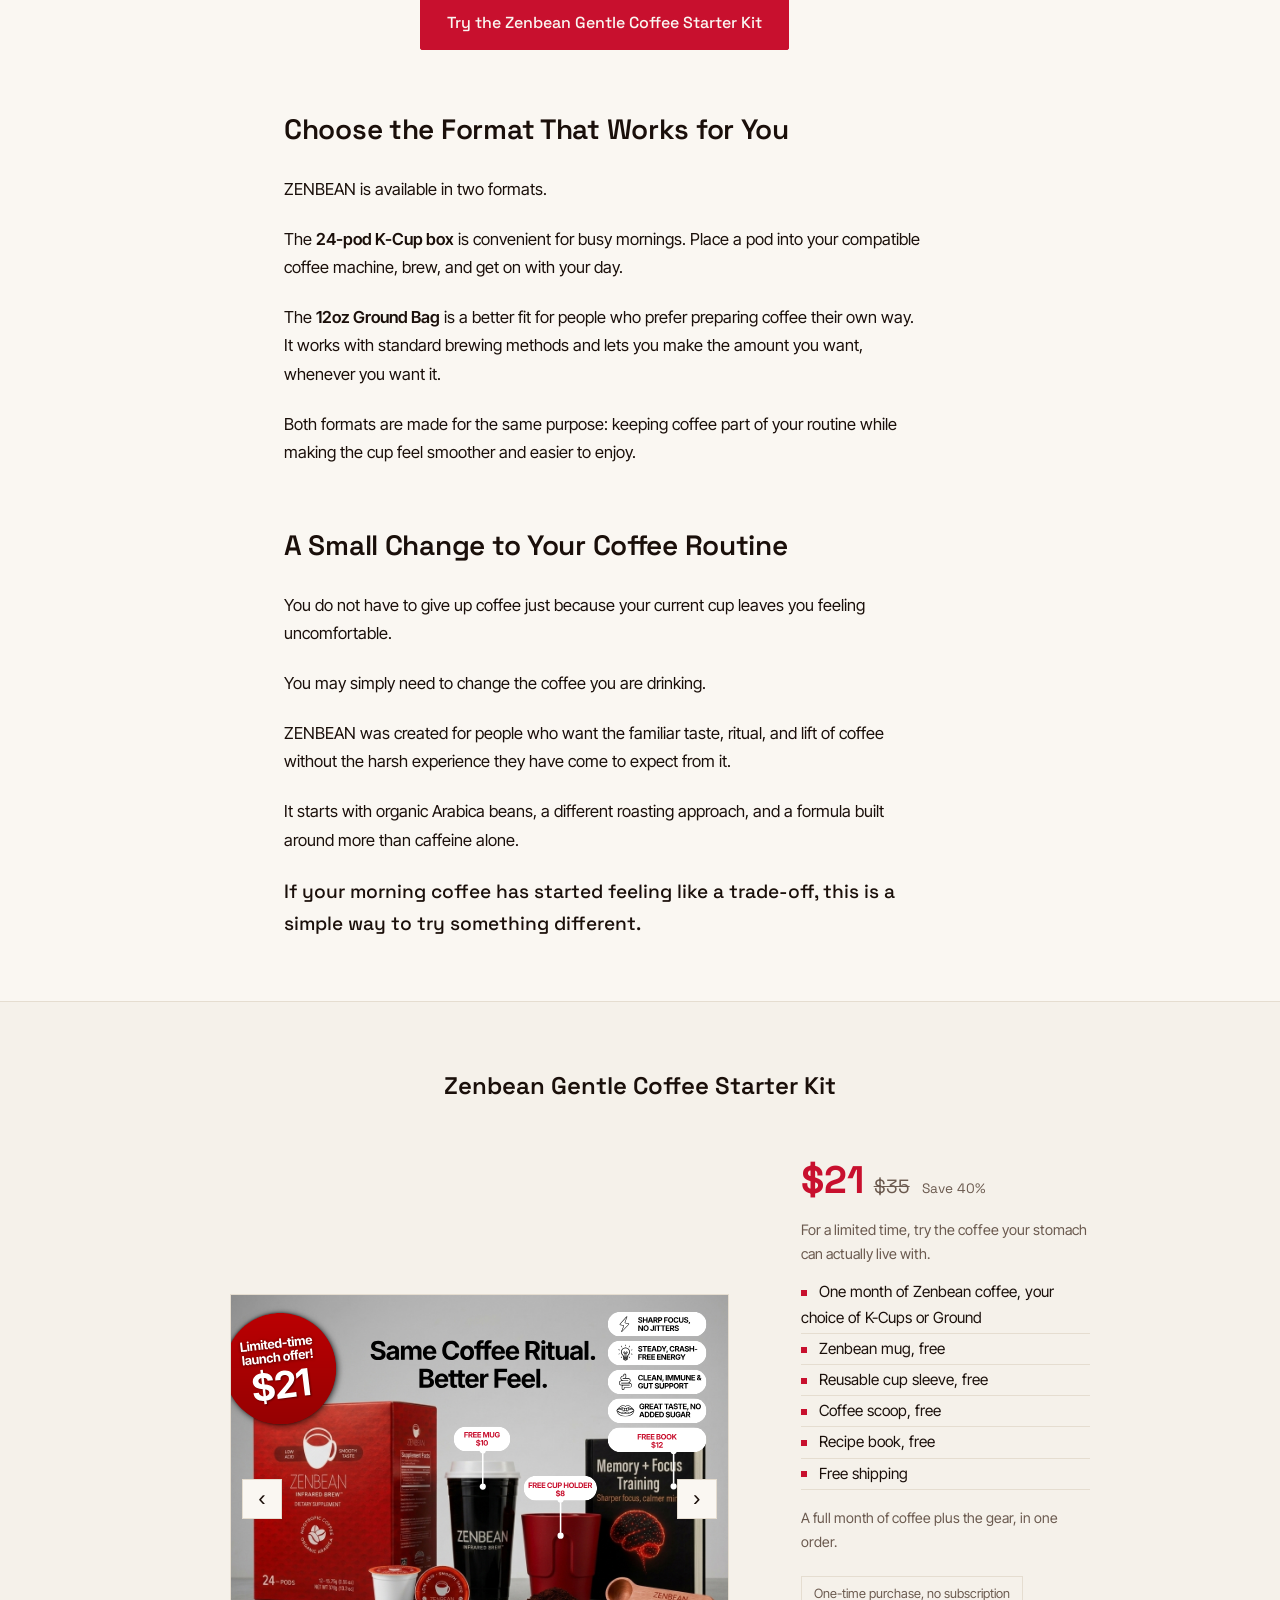
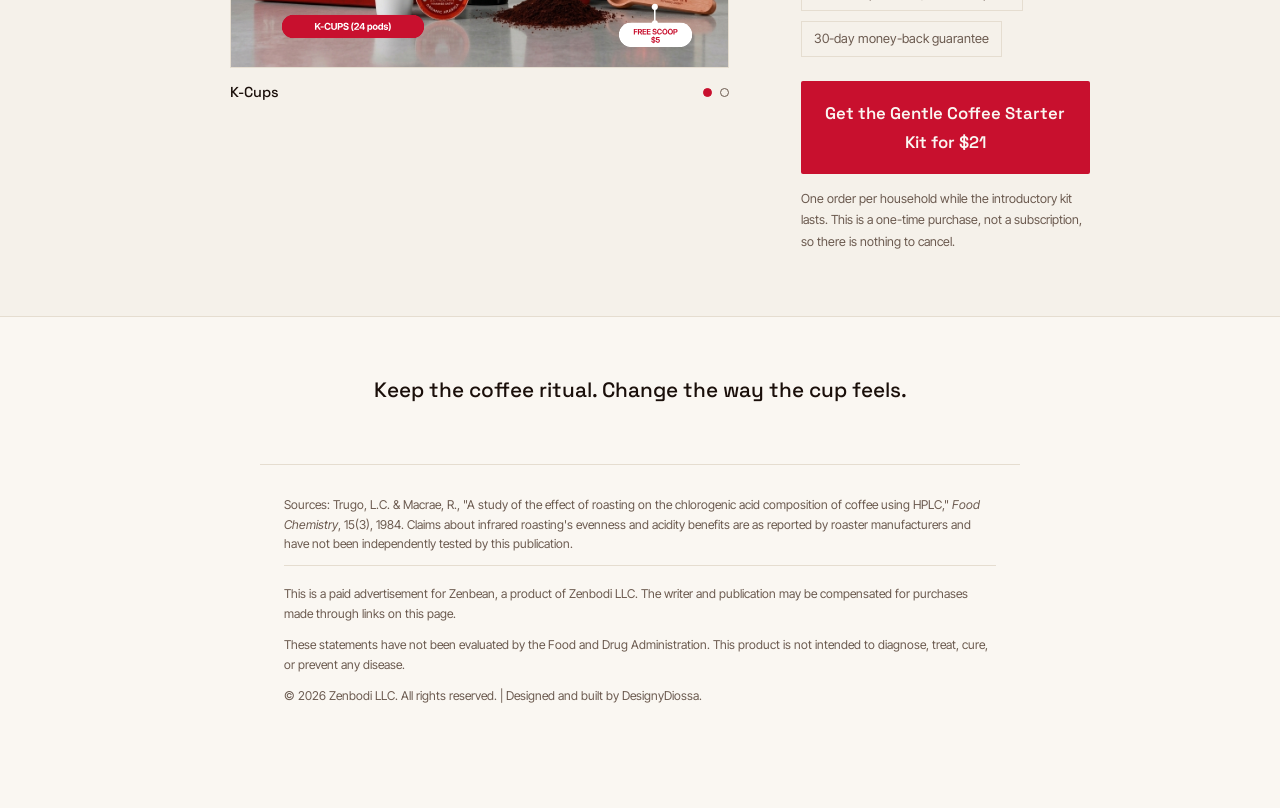
==== commit 7c34ba6e: "Update page title for zenbean advertorial" ====
--- a/zenbean-advertorial/index.html
+++ b/zenbean-advertorial/index.html
@@ -3,7 +3,7 @@
 <head>
 <meta charset="UTF-8">
 <meta name="viewport" content="width=device-width, initial-scale=1.0">
-<title>ZENBEAN | Coffee Your Stomach Can Live With</title>
+<title>ZENBEAN | You Don't Hate Coffee</title>
 <meta name="description" content="Your stomach doesn't hate coffee. It hates how the beans are roasted. Here's the science behind the burn, and the roast that fixes it.">
 
 <!-- Favicons -->
--- a/zenbean-advertorial/styles.css
+++ b/zenbean-advertorial/styles.css
@@ -493,9 +493,18 @@
     grid-template-columns: 1fr;
     gap: 32px;
   }
-@media (min-width: 721px) {
-  .kit-carousel-track {
-    aspect-ratio: 3/4;
+  body {
+    font-size: 16.5px;
+  }
+  .offer-body {
+    text-align: center;
+  }
+  .offer-badges {
+    justify-content: center;
+  }
+  .offer-list {
+    display: inline-block;
+    text-align: left;
   }
 }
   .format-row {
